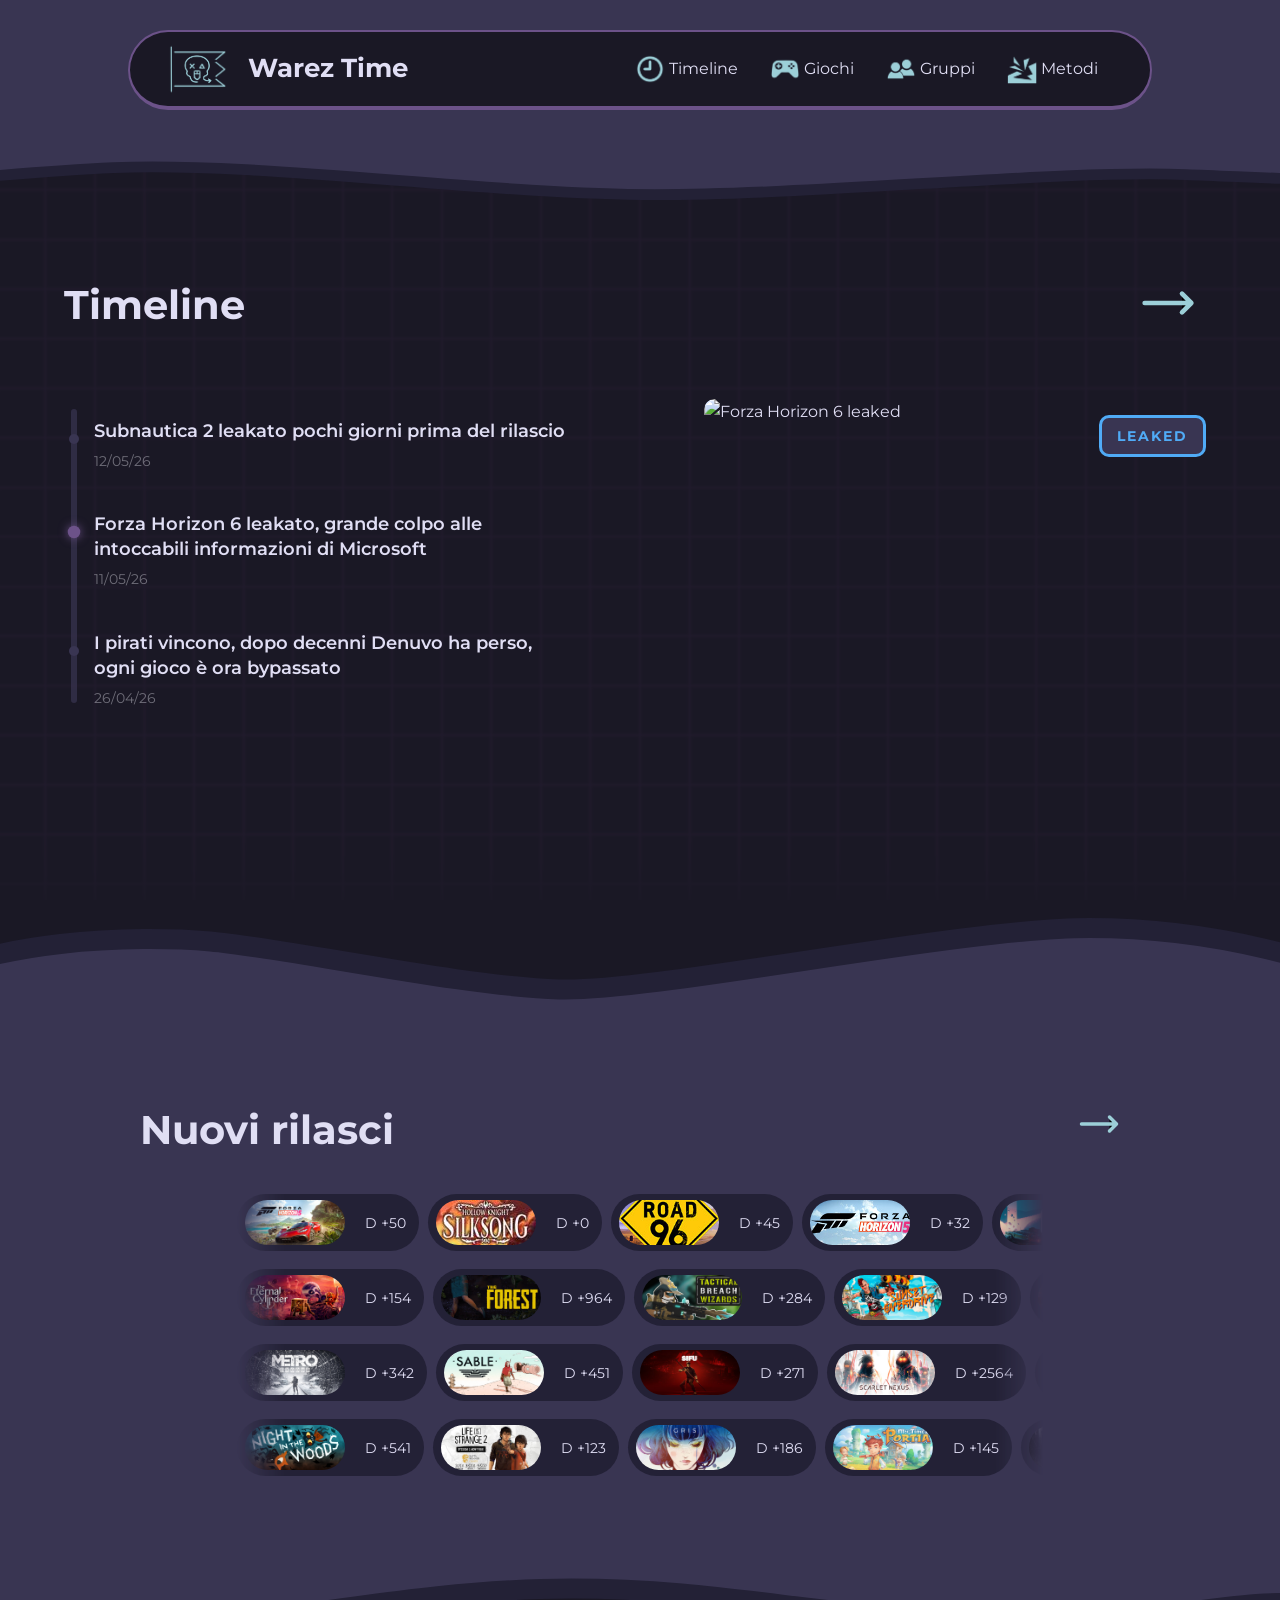
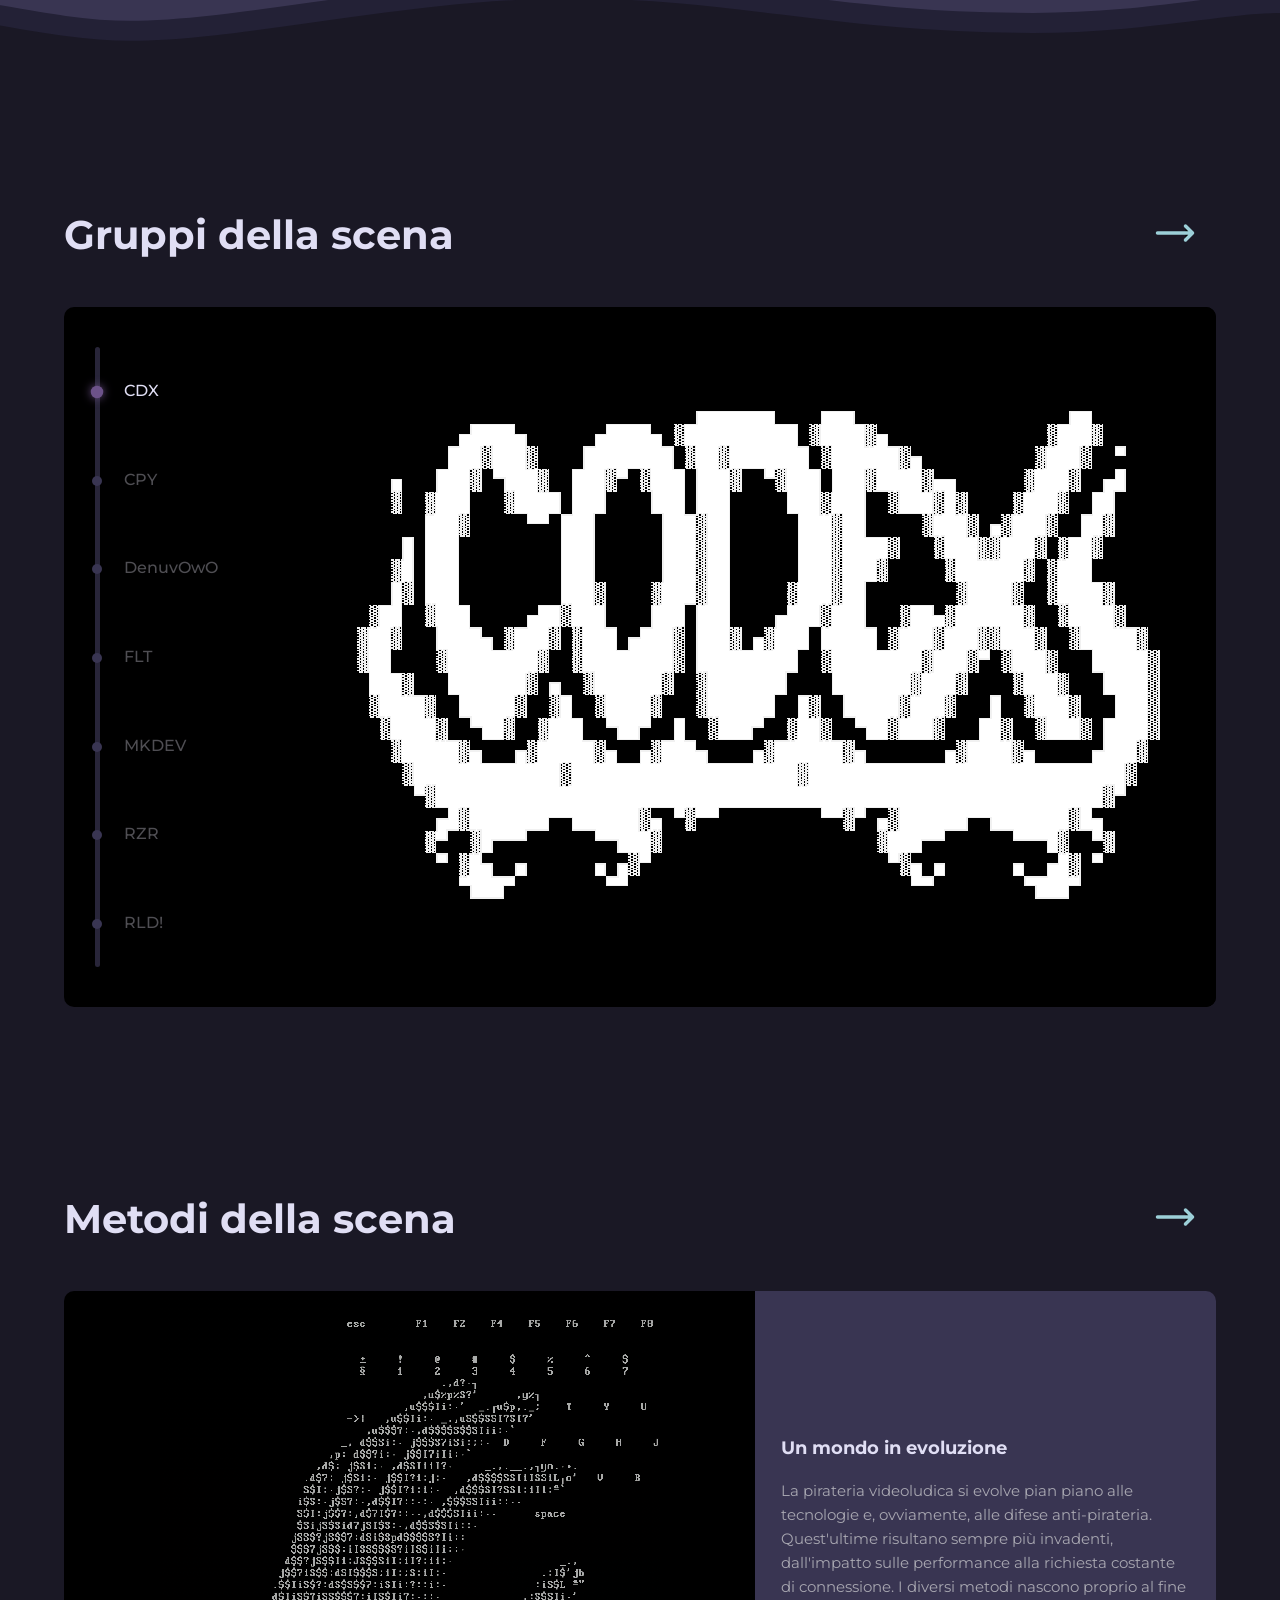
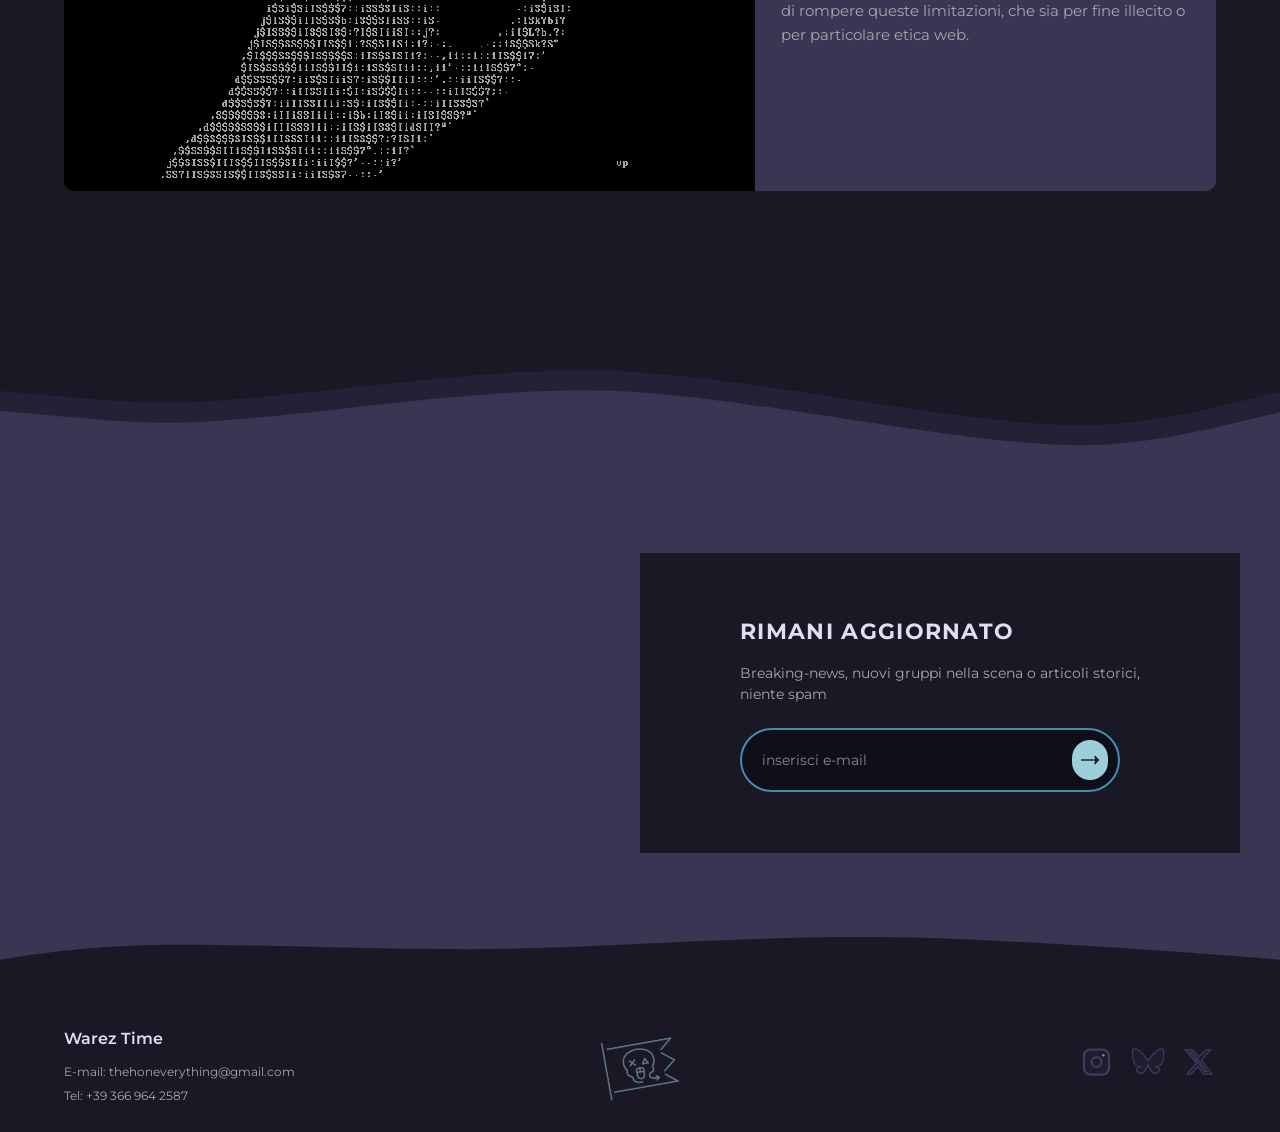
==== index.html @ e69017a7 "upload sito" ====
<!DOCTYPE html>
<html lang="it">
<head>
  <meta charset="UTF-8" />
  <meta name="viewport" content="width=device-width, initial-scale=1.0" />
  <title>Warez Time</title>
  <link rel="stylesheet" href="./css/style.css" />
  <link rel="icon" type="image/x-icon" href="./assets/icone/logoSkull.png">
</head>
<body data-page="home">

  <!-- BACKGROUND -->
  <div class="container-griglia">
    <img src="./assets/griglia.png" alt="" class="griglia"/>
  </div>

  <!-- NAVBAR -->
  <header class="navbar-container">
    <nav class="navbar">
      <a href="./index.html" class="nav-marchio">
        <img  class="nav-pittogramma" src="./assets/icone/logo.png"/>
        <span>Warez Time</span>
      </a>
      <ul class="nav-parte-link">
        <li><a href="./timeline.html" class="nav-link">
          <img class="nav-icona" src="./assets/icone/ico1.png"/>
          <span>Timeline</span>
        </a>
        </li>
        <li><a href="./giochi.html" class="nav-link">
          <img class="nav-icona" src="./assets/icone/ico2.png"/><span>Giochi</span></a>
        </li>
        <li><a href="./gruppi.html" class="nav-link">
          <img class="nav-icona" src="./assets/icone/ico3.png"/><span>Gruppi</span></a>
        </li>
        <li><a href="./metodi.html" class="nav-link">
          <img class="nav-icona" src="./assets/icone/ico4.png"/><span>Metodi</span></a>
        </li>
      </ul>
    </nav>
    <svg class="disegno-navbar" xmlns="http://www.w3.org/2000/svg" preserveAspectRatio="none" viewBox="0 0 1440 222" width="1440" height="222">
      <path d="M737 212C549.5 212 290 150.396 128 162C-34 173.604 -148.5 210.914 -217 188.534C-285.5 166.155 -244 -22 -244 -22L1633.5 -18.2701C1633.5 -18.2701 1810 179.831 1724.5 188.534C1639 197.237 1475.5 184.118 1334 175C1192.5 165.882 924.5 212 737 212Z" fill="#393552" stroke="#232136" stroke-width="20"/>
    </svg>
  </header>

  <!-- BOTTONE TORNA SU -->
  <button class="pulsante-torna-sopra" id="backToTop">↑</button>

  <!-- ═══════════════════════════════════ timeline ═══ -->
    <section class="sezione-scura">

      <div class="cont-tit-sezione-scura sezione-importante tit-timeline">
        <h2 class="titolo-sezione ">Timeline</h2>
        <a href="./timeline.html" class="freccia-sezione">
          <svg class="freccia-svg" viewBox="0 0 48 48" xmlns="http://www.w3.org/2000/svg">
            <path d="M36 32L44 24L36 16M44 24H4" stroke-width="4" stroke-linecap="round" stroke-linejoin="round"/>
          </svg>
        </a>
      </div>

      <div class="timeline-container">
        <div class="timeline-articoli-linea">
          <div class="timeline-linea"></div>
          <div class="timeline-articoli active" data-index="0">
            <div class="timeline-punto"></div>
            <div class="timeline-articolo">
              <a href="./articolo1.html" class="timeline-tit-articolo">Subnautica 2 leakato pochi giorni prima del rilascio</a>
              <a class="timeline-data">12/05/26</a>
            </div>
          </div>

          <div class="timeline-articoli" data-index="1">
            <div class="timeline-punto"></div>
            <div class="timeline-articolo">
              <a href="./articolo2.html" class="timeline-tit-articolo">Forza Horizon 6 leakato, grande colpo alle intoccabili informazioni di Microsoft</a>
              <span class="timeline-data">11/05/26</span>
            </div>
          </div>

          <div class="timeline-articoli" data-index="2">
            <div class="timeline-punto"></div>
            <div class="timeline-articolo">
              <a href="./articolo3.html" class="timeline-tit-articolo">I pirati vincono, dopo decenni Denuvo ha perso, ogni gioco è ora bypassato</a>
              <span class="timeline-data">26/04/26</span>
            </div>
          </div>
        </div>
        <div class="timeline-container-img">
          <a href="./articolo1.html">
            <div class="timeline-voce active" data-index="0">
              <img src="https://placehold.co/520x320/1e1830/9990bb?text=Subnautica+2" alt="Subnautica 2 leaked" />
              <div class="tmL-categoria cat-leak">LEAKED</div>
            </div>
          </a>
          <a href="./articolo2.html">
            <div class="timeline-voce" data-index="1">
              <img src="https://placehold.co/520x320/1e1830/9990bb?text=Forza+Horizon+6" alt="Forza Horizon 6 leaked" />
              <div class="tmL-categoria cat-leak">LEAKED</div>
            </div>
          </a>
          <a href="./articolo3.html">
            <div class="timeline-voce" data-index="2">
              <img src="https://placehold.co/520x320/1e1830/9990bb?text=Denuvo+defeated" alt="Denuvo bypassed" />
              <div class="tmL-categoria cat-speciali">SPECIAL</div>
            </div>
          </a>
        </div>
      </div>

    </section>

    <!-- ═══════════════════════════════════ NUOVI RILASCI ═══ -->
  <div class="sezione-con-svg">
    <svg class="disegno-rilasci-sopra" xmlns="http://www.w3.org/2000/svg" preserveAspectRatio="none" width="1440" height="100" viewBox="0 0 1440 100" fill="none">
      <path d="M236.798 23.5C153.298 17 -16.7016 20.5 -102.702 71.5C-188.702 122.5 -113.702 253.5 -113.702 253.5L1568.8 306C1568.8 306 1612.3 97.5 1555.3 71.5C1498.3 45.5 1372.3 10.0001 1225.3 10C1078.3 9.99988 736.299 74.5001 628.798 71.5C521.298 68.4999 320.298 30 236.798 23.5Z" fill="#393552" stroke="#232136" stroke-width="20"/>
    </svg>
      <section class="sezione-chiara " id="giochi">
        <div class="cont-tit-sezione-chiara">
          <h2 class="titolo-sezione">Nuovi rilasci</h2>
          <a href="./giochi.html" class="freccia-sezione">
            <svg class="freccia-svg" viewBox="0 0 48 48" xmlns="http://www.w3.org/2000/svg">
              <path d="M36 32L44 24L36 16M44 24H4" stroke="#9CCFD8" stroke-width="4" stroke-linecap="round" stroke-linejoin="round"/>
            </svg>
          </a>
        </div>
        <div class="rilasci-container" id="contenitore-rilasci">
          <!-- Generato da script.js -->
        </div>
      </section>
      <svg class="disegno-rilasci-sotto" xmlns="http://www.w3.org/2000/svg" preserveAspectRatio="none" width="1440" height="300" viewBox="0 0 1440 300" fill="none">
        <path d="M643 247.519C455.5 247.519 276 289.764 145.5 289.764C15.0001 289.764 -139 229.519 -209 281.89C-279 334.26 -259.5 10.0187 -259.5 10.0187L1618 13.7486C1618 13.7486 1612.5 395.966 1545 309.242C1477.5 222.519 1383.5 281.89 1162 281.89C940.5 281.89 830.5 247.519 643 247.519Z" fill="#393552" stroke="#232136" stroke-width="20"/>
      </svg>
  </div>

    <!-- ═══════════════════════════════════ GRUPPI ═══ -->
    <section class="sezione-scura" id="gruppi">
      <div class="cont-tit-sezione-scura">
        <h2 class="titolo-sezione">Gruppi della scena</h2>
        <a href="./gruppi.html" class="freccia-sezione">
          <svg class="freccia-svg" viewBox="0 0 48 48" xmlns="http://www.w3.org/2000/svg">
            <path d="M36 32L44 24L36 16M44 24H4" stroke="#9CCFD8" stroke-width="4" stroke-linecap="round" stroke-linejoin="round"/>
          </svg>
        </a>
      </div>
      <div class="gruppi-container">
        <div class="gruppi-container-lista">
          <div class="gruppi-linea"></div>
          <ul class="gruppi-lista">
            <li class="gruppo-voce attivo" data-gruppo="CDX"><span class="gruppo-punto"></span>CDX</li>
            <li class="gruppo-voce" data-gruppo="CPY"><span class="gruppo-punto"></span>CPY</li>
            <li class="gruppo-voce" data-gruppo="DenuvOwO"><span class="gruppo-punto"></span>DenuvOwO</li>
            <li class="gruppo-voce" data-gruppo="FLT"><span class="gruppo-punto"></span>FLT</li>
            <li class="gruppo-voce" data-gruppo="MKDEV"><span class="gruppo-punto"></span>MKDEV</li>
            <li class="gruppo-voce" data-gruppo="RZR"><span class="gruppo-punto"></span>RZR</li>
            <li class="gruppo-voce" data-gruppo="RLD"><span class="gruppo-punto"></span>RLD!</li>
          </ul>
        </div>
        <div class="gruppi-container-logo">
          <div class="gruppi-logo">
            <img src="https://placehold.co/460x280/0e0c1a/f2f0ff?text=CDX" alt="Logo gruppo" id="gruppo-logo" />
          </div>
        </div>
      </div>
    </section>

    <!-- ═══════════════════════════════════ METODI ═══ -->
    <section class="sezione-scura" id="metodi">
      <div class="cont-tit-sezione-scura">
        <h2 class="titolo-sezione">Metodi della scena</h2>
        <a href="./metodi.html" class="freccia-sezione">
          <svg class="freccia-svg" viewBox="0 0 48 48" xmlns="http://www.w3.org/2000/svg">
            <path d="M36 32L44 24L36 16M44 24H4" stroke="#9CCFD8" stroke-width="4" stroke-linecap="round" stroke-linejoin="round"/>
          </svg>
        </a>
      </div>
      <div class="metodi-container">
        <div class="metodo-card">
          <img src="./assets/Home/Metodi2.png" alt="Metodi visualizzazione" />
        </div>
        <div class="metodo-card metodo-card-txt">
          <h3 class="metodo-tit">Un mondo in evoluzione</h3>
          <p class="metodo-testo">
            La pirateria videoludica si evolve pian piano alle tecnologie e, ovviamente, alle difese anti-pirateria.
            Quest'ultime risultano sempre più invadenti, dall'impatto sulle performance alla richiesta costante di connessione.
            I diversi metodi nascono proprio al fine di rompere queste limitazioni, che sia per fine illecito o per particolare etica web.
          </p>
        </div>
      </div>
    </section>

    <!-- ═══════════════════════════════════ NEWSLETTER ═══ -->
  <section class="sezione-con-svg">
    <svg class="disegno-newsletter" xmlns="http://www.w3.org/2000/svg" preserveAspectRatio="none" width="1440" height="288" viewBox="0 0 1440 288" fill="none">
      <path d="M182 42.4999C54 42.4999 -99.5 4.49992 -185.5 55.4999C-271.5 106.5 -113 224.5 -113 224.5L1569.5 277C1569.5 277 1612 52.9999 1555 26.9999C1498 0.999926 1363 65 1216 64.9999C1069 64.9998 822.5 9.99995 658.5 10C494.5 10.0001 310 42.4999 182 42.4999Z" fill="#393552" stroke="#232136" stroke-width="20"/>
    </svg>
    <section class="sezione-chiara sezione-news">
      <section class="news-container">
        <div class="pnl-img">
          <img src="./assets/Home/newsLunga.png">
        </div>
        <div class="news-contenuto">
          <h2 class="newsletter-tit">RIMANI AGGIORNATO</h2>
          <p class="newsletter-testo">Breaking-news, nuovi gruppi nella scena o articoli storici, niente spam</p>
          <div class="newsletter-form">
            <input type="email" placeholder="inserisci e-mail" class="newsletter-input" aria-label="Inserisci la tua email" />
            <button class="newsletter-btn">
              <svg class="freccia-svg-form" viewBox="0 0 48 48" xmlns="http://www.w3.org/2000/svg">
                <path d="M36 32L44 24L36 16M44 24H4" stroke="#393552" stroke-width="4" stroke-linecap="round" stroke-linejoin="round"/>
              </svg>
            </button>
          </div>
        </div>
      </section>
    </section>
  </section>

    <!-- ═══════════════════════════════════ FOOTER ═══ -->
  <section class="sezione-con-svg">
    <svg class="disegno-footbar" xmlns="http://www.w3.org/2000/svg" preserveAspectRatio="none" width="1439" height="269" viewBox="0 0 1439 269" fill="none">
      <path d="M194.5 20.7366C89 20.7366 0 61.2366 0 61.2366V268.737H1439V61.2366C1439 61.2366 1153 3.73658 988.5 0.236581C824 -3.26342 657 33.2366 525 32.7366C393 32.2366 300 20.7366 194.5 20.7366Z" fill="#1A1825"/>
    </svg>
    <footer class="footer">
      <div class="footer-sx">
        <div class="footer-logo">
          <span>Warez Time</span>
        </div>
        <p class="footer-contatti">E-mail: thehoneverything@gmail.com</p>
        <p class="footer-contatti">Tel: +39 366 964 2587</p>
      </div>
        <img  class="footer-pittogramma" src="./assets/icone/logo.png"/>
      <div class="footer-dx">
        <a href="https://www.instagram.com/" class="footer-social">
          <svg width="44" height="44" viewBox="0 0 24 24" fill="none" stroke="currentColor" stroke-width="1.8"><rect x="2" y="2" width="20" height="20" rx="5" ry="5"/><circle cx="12" cy="12" r="4"/><circle cx="17.5" cy="6.5" r="1" fill="currentColor" stroke="none"/></svg>
        </a>
        <a href="https://bsky.app/" class="footer-social">
          <svg width="44" height="44" viewBox="0 0 24 24" fill="currentColor"><path d="M12 10.8c-1.087-2.114-4.046-6.053-6.798-7.995C2.566.944 1.561 1.266.902 1.565.139 1.908 0 3.08 0 3.768c0 .69.378 5.65.504 6.479.658 4.215 3.925 5.502 6.747 5.183-.041.01-.083.018-.124.025C4.102 15.887 1.271 18.415 4.9 20.519c3.421 1.972 5.289-1.437 6.577-3.923.539-1.03.867-1.829 1.02-2.227.152.398.48 1.198 1.02 2.227 1.288 2.486 3.156 5.895 6.577 3.923 3.629-2.104.798-4.632-2.124-5.064a5.716 5.716 0 0 1-.124-.025c2.822.319 6.09-.968 6.747-5.183C24.628 9.418 25 4.458 25 3.768c0-.688-.139-1.86-.902-2.203-.659-.299-1.664-.621-4.3 1.24C17.046 4.747 14.087 8.686 12 10.8z"/></svg>
        </a>
        <a href="https://x.com" class="footer-social">
          <svg width="44" height="44" viewBox="0 0 24 24" fill="currentColor"><path d="M18.244 2.25h3.308l-7.227 8.26 8.502 11.24H16.17l-4.714-6.231-5.401 6.231H2.746l7.73-8.835L1.254 2.25H8.08l4.259 5.631 5.905-5.631Zm-1.161 17.52h1.833L7.084 4.126H5.117Z"/></svg>
        </a>
      </div>
    </footer>
  </section>
  <script src="./js/script.js"></script>
</body>
</html>
---- css/style.css ----
@font-face {
  font-family: fontBase;
  src: url(../font/Montserrat-VariableFont_wght.ttf);
}

@font-face {
  font-family: fontItalic;
  src: url(../font/Montserrat-Italic-VariableFont_wght.ttf);
}

:root {
  --viol1: #1a1825;
  --viol2: #232136;
  --viol3: #393552;
  --rosa: #6c5289;

  --cel1: #9ccfd8;
  --cel2: #3e8fb0;
  --cel3: #0c1922;

  --txt1: #e0def4;
  --txt2: #a7a6b0;
  --txt3: #4f4e53;

  --nero: #000000;
  --grigio: #100f19;

  --raggio-pill: 999px;
  --raggio-card: 10px;
  --raggio-foto-articolo: 40px;

  --sez-pad-x: 5vw;
  --sez-pad-y: 10vh;
  --sez-pad-y-responsive: 5vh;

  --speed: 100s;
}

* {
  box-sizing: border-box;
  margin: 0;
  padding: 0;
  text-decoration: none;
  text-wrap: avoid-orphans;
  word-wrap: break-word;
  font-family: fontBase, sans-serif ;
  color: var(--txt1);
  font-size: 16px;
  line-height: 1.6;
}

html {
  scroll-behavior: smooth;
}

body {
  background: var(--viol1);
  overflow-x: hidden;
}

/* --- Gestione Sezioni --- */

.sezione-con-svg {
  display: flex;
  flex-direction: column;
}

.sezione-scura {
  padding: var(--sez-pad-y) var(--sez-pad-x);
  max-width: 1400px;
  margin: 0 auto;
}

.cont-tit-sezione-scura {
  display: flex;
  align-items: center;
  justify-content: space-between;
  margin-bottom: 2.5rem;
}

.sezione-importante {
  margin: 60px 0 60px 0;
  max-width: 2000px;
}

.centra-titolo {
  justify-content: center;
}

.sezione-chiara{
  background: var(--viol3);
  max-width: 100%;
  padding: var(--sez-pad-y) var(--sez-pad-x);
}

.sezione-news {
  padding: 10px 0 10% 0;
}

.cont-tit-sezione-chiara {
  display: flex;
  justify-content: space-between;
  max-width: 1000px;
  margin-left: auto;
  margin-right: auto;
  margin-bottom: 2.0rem;
}

.titolo-sezione {
  font-size: 40px;
  font-weight: bold;
  color: var(--txt1);
  align-content: center;
}

.tit-pagina-timeline {
  font-size: 60px;
}

.tit-pagina-articolo{
  font-weight: normal;
}

/* frecce */
.freccia-sezione {
  transition: transform 0.2s;
  line-height: 1;
  padding: 5px 20px 5px 50px;
}

.freccia-sezione:hover{
  transform: translateX(4px);
}

.freccia-svg{
  width: 42px;
  height: 42px;
}

.sezione-importante .freccia-svg{
  width: 56px;
  height: 56px;
}

.freccia-svg path{
  stroke: var(--cel1);
  transition: stroke 0.2s;
}

.freccia-sezione:hover .freccia-svg path{
  stroke: var(--cel2);
}

.freccia-svg-form {
  width: 20px;
  height: 20px;
}

.freccia-svg-form path{
  stroke: var(--viol2);
}


/* --- pulsante torna su --- */
.pulsante-torna-sopra {
  position: fixed;
  bottom: 10vw;
  right: 5vw;
  z-index: 200;
  width: 42px;
  height: 42px;
  border-radius: var(--raggio-pill);
  background: var(--cel2);
  color: var(--viol1);
  border: none;
  cursor: pointer;
  display: flex;
  align-items: center;
  justify-content: center;
  font-size: 30px;
  font-weight: 600;
  opacity: 0;
  transform: translateY(12px);
  transition: opacity 0.25s, transform 0.25s, background 0.2s;
  pointer-events: none;
  box-shadow: 0 0 8px var(--cel2);
}

.pulsante-torna-sopra.visibile {
  opacity: 1;
  transform: translateY(0);
  pointer-events: auto;
}

.pulsante-torna-sopra:hover {
  background: var(--cel1);
  transform: translateY(-2px);
}

/* --- griglia --- */

.container-griglia {
  inset: 0;
  z-index: -10;
  pointer-events: none;
  overflow: hidden;
  position: fixed;
  width: 100%;
  margin: auto;
  mix-blend-mode: screen;
  opacity: 0.2;
}

.griglia {
  position: absolute;
  width: 1600px;
  top: 50%;
  left: 50%;
  transform: translate(-50%, -50%);
  object-fit: cover;
  border-radius: var(--raggio-foto-articolo);
}


/* --- disegni vettoriali --- */
.disegno-navbar {
  display: block;
  width: 100%;
  min-height: 100px;
  height: 100%;
  flex-shrink: 0;
}

.disegno-rilasci-sopra{
  display: block;
  width: 100%;
  min-height: 100px;
  max-height: 200px;
  flex-shrink: 0;
  z-index: -1;
  margin-top: -2%;
  transform: translateY(10%);
}

.disegno-rilasci-sotto {
  display: block;
  width: 100%;
  flex-shrink: 0;
  transform: translateY(-75%);
  z-index: -1;
  margin-bottom: -12%;
}

.disegno-newsletter {
  display: block;
  width: 100%;
  min-height: 150px;
  max-height: 300px;
  flex-shrink: 0;
  z-index: -1;
  margin-top: -2%;
  transform: translateY(40%);
}

.disegno-footbar {
  display: block;
  width: 100%;
  min-height: 100px;
  max-height: 50px;
  flex-shrink: 0;
  z-index: 1;
  margin-top: -5%;
  transform: translateY(20%);
}


/* --- navbar --- */
.navbar-container {
  height: 120px;
  z-index: 100;
  width: 100%;
  background-color: var(--viol3);
  display: flex;
  flex-direction: column;
}

.navbar {
  display: flex;
  align-items: center;
  justify-content: space-between;
  margin: 0 auto 0 auto;
  background: var(--viol1);
  border: 2px solid var(--rosa);
  border-bottom-width: 4px;
  border-radius: var(--raggio-pill);
  padding: 0.75vh 3vw 0.75vh 3vw;
  transform: translateY(30px);
  width: 80%;
  max-width: 1400px;
}

.nav-marchio {
  display: flex;
  align-items: center;
  gap: 20px;
}

.nav-marchio span {
  font-size: 26px;
  font-weight: bold;
  white-space: nowrap;
  color: var(--txt1);
}

.nav-pittogramma {
  min-height: 60px;
  min-width: 60px;
  width: 4.5vw;
  height: 4.5vw;
  max-width: 80px;
  max-height: 80px;
}

.nav-parte-link {
  display: flex;
  align-items: center;
  gap: 0.4vw;
  list-style-type: none;
}

.nav-link {
  display: flex;
  align-items: center;
  gap: 0.3vw;
  font-size: 14px;
  color: var(--txt1);
  padding: 0.38rem 0.85rem;
  border-radius: var(--raggio-pill);
  transition: background 0.2s, color 0.2s;
  white-space: nowrap;
  font-weight: 400;
}

.nav-link:hover {
  background: var(--viol3);
  color: var(--txt1);
}

.nav-link.attivo {
  background: var(--viol2);
  color: var(--txt2);
  opacity: 0.5;
  cursor: not-allowed;
}

.nav-icona {
  width: 30px;
  height: 30px;
}

/*Sezione Timeline*/

.timeline-container {
  display: grid;
  grid-template-columns: 1fr 1fr;
  gap: 10vw;
  align-items: start;
  margin-bottom: 10%;
}

.timeline-articoli-linea {
  position: relative;
  padding-left: 30px;
  display: flex;
  flex-direction: column;
}

.timeline-linea {
  position: absolute;
  left: 7px;
  top: 10px;
  bottom: 1.6rem;
  width: 6px;
  background: var(--viol3);
  opacity: 0.70;
  border-radius: 999px;

}

.timeline-articoli {
  position: relative;
  padding: 1.25rem 0;
  cursor: pointer;
  transition: opacity 0.25s;
  opacity: 1;
}

.timeline-punto {
  position: absolute;
  left: -25px;
  top: 35px;
  width: 10px;
  height: 10px;
  border-radius: 50%;
  background: var(--viol3);
  transition: background 0.2s, transform 0.2s, box-shadow 0.2s;
}

.timeline-articoli.active .timeline-punto{
  background: var(--rosa);
  transform: scale(1.25);
  box-shadow: 0 0 8px var(--rosa);
}

.timeline-articolo {
  display: flex;
  flex-direction: column;
  gap: 0.35rem;
}

.timeline-tit-articolo{
  font-size: 18px;
  font-weight: 600;
  line-height: 1.4;
  color: var(--txt1);
  transition: color 0.2s;
}

.timeline-data {
  font-size: 14px;
  color: var(--txt2);
  opacity: 0.6;
}

.timeline-tit-articolo:hover {
    color: var(--rosa);
  }


/*immagini timeline*/
.timeline-container-img {
  display: block;
  border-radius: var(--raggio-card);
  overflow: hidden;
  position: relative;
  height: 320px;
}

.timeline-voce{
  position: absolute;
  inset: 0;
  opacity: 0;
  transition: opacity 0.4s ease;
  pointer-events: none;
}

.timeline-voce.active {
  opacity: 1;
  pointer-events: auto;
}

.timeline-voce img {
  width: 100%;
  height: 100%;
  object-fit: cover;
  border-radius: var(--raggio-card);
}

/* nuovi rilasci */
.rilasci-container {
  display: flex;
  flex-direction: column;
  gap: 2vh;
  overflow: hidden;
  mask-image: linear-gradient(to right, transparent 0%, black 6%, black 94%, transparent 100%);
  max-width: 70%;
  margin: auto;
}

.rilasci-binario {
  display: flex;
  gap: 0.7vw;
  width: max-content;
  animation: scroll-left var(--speed, 38s) linear infinite;
}

@keyframes scroll-left {
  0% {
    transform: translateX(0);
  }
  100% {
    transform: translateX(-50%);
  }
}

.rilasci-pill {
  display: flex;
  align-items: center;
  gap: 20px;
  background: var(--viol2);
  border-radius: var(--raggio-pill);
  padding: 6px 8px;
  cursor: pointer;
  transition: border-color 0.2s, background 0.2s;
}

.rilasci-pill:hover {
  border-color: var(--rosa);
  background: var(--rosa);
}

.rilasci-pill img {
  width: 100px;
  height: 45px;
  border-radius: var(--raggio-pill);
  object-fit: cover;
}

.rilasci-pill span {
  font-size: 14px;
  font-weight: 400;
  color: var(--txt1);
  margin-right: 5px;
}

/* --- Gruppi --- */
.gruppi-container {
  display: grid;
  grid-template-columns: 220px 1fr;
  background: var(--nero);
  border-radius: var(--raggio-card);
  overflow: hidden;
  max-width: 1200px;
  margin: 0 auto;
}

.gruppi-container-lista {
  position: relative;
  padding: 60px 0 60px 60px;
}

.gruppi-linea {
  left: 31px;
  top: 2.5rem;
  bottom: 2.5rem;
  right: 2.5rem;
  position: absolute;
  background: var(--viol3);
  opacity: 0.70;
  border-radius: 999px;
  height: auto;
  width: 5px;
}

.gruppi-lista {
  position: relative;
  display: flex;
  flex-direction: column;
  height: 100%;
  justify-content: space-between;
}

.gruppo-voce {
  position: relative;
  display: flex;
  align-items: center;
  padding: 0.7rem 0;
  font-size: 16px;
  font-weight: 500;
  color: var(--txt3);
  cursor: pointer;
  transition: color 0.2s, opacity 0.2s;
  justify-content: space-between;
}

.gruppo-voce:hover {
  color: var(--txt2);
}

.gruppo-voce.attivo {
  color: var(--txt1);
}

.gruppo-punto {
  position: absolute;
  left: -32px;
  top: 20px;
  width: 10px;
  height: 10px;
  border-radius: 50%;
  background: var(--viol3);
  transition: background 0.2s, transform 0.2s, box-shadow 0.2s;
}

.gruppo-voce.attivo .gruppo-punto {
  background: var(--rosa);
  transform: scale(1.25);
  box-shadow: 0 0 8px var(--rosa);
}

.gruppi-container-logo {
  display: flex;
  align-items: center;
  justify-content: center;
  padding: 2% 3%;
  background: var(--nero);
  height: 700px;
}

.gruppi-logo {
  border-radius: 6px;
  overflow: hidden;
  width: 100%;
  background: #000;
}

.gruppi-logo img {
  width: 100%;
  height: auto;
  display: block;
  transition: opacity 0.22s ease;
  image-rendering: pixelated;
}

/* --- Metodi della scena --- */
.metodi-container {
  display: grid;
  grid-template-columns: 1.5fr 1fr;
  border-radius: var(--raggio-card);
  overflow: hidden;
  max-width: 1200px;
  margin: 0 auto;
}

.metodo-card {
  height: 500px;
  position: relative;
  overflow: hidden;
  background-color: var(--nero);
}

.metodo-card img {
  position: absolute;
  width: 500px;
  top: 50%;
  left: 50%;
  transform: translate(-50%, -55%); /* centra l'immagine nel container */
  object-fit: cover;
  image-rendering: pixelated;
  background-color: var(--nero);
}

.metodo-card-txt {
  background: var(--viol3);
  padding:2vw;
  display: flex;
  flex-direction: column;
  justify-content: center;
  gap: 1rem;
}

.metodo-tit {
  font-size: 18px;
  font-weight: 700;
  color: var(--txt1);
}

.metodo-testo {
  font-size: 15px;
  color: var(--txt2);
  text-wrap: avoid-orphans;
  word-wrap: break-word;
}

/* newsletter*/
.news-container {
  position: relative;
  width: 100%;
  overflow: hidden;
  height: 300px;
  display: flex;
}

.pnl-img {
  position: absolute;
  top: 0;
  left: 50%;
  transform: translateX(-34%);
  height: 100px;
  width: 5000px;
  z-index: 0;
  mix-blend-mode: overlay;
}

.pnl-img img{
  width: 80%;
  image-rendering: pixelated;
}

.news-contenuto {
  width: 600px;
  height: 100%;
  margin: 0 50%;
  padding: 0 100px;
  position: absolute;
  z-index: 1;
  align-content: space-around;
  background-color: var(--viol1);
}

.newsletter-tit {
  font-size: 22px;
  font-weight: 700;
  letter-spacing: 0.06em;
  color: var(--txt1);
  padding-bottom: 14px;
}

.newsletter-testo {
  font-size: 14px;
  color: var(--txt2);
  line-height: 1.5;
  padding-bottom: 15px;
}

.newsletter-form {
  display: flex;
  align-items: center;
  background: var(--grigio);
  border: 2px solid var(--cel2);
  border-radius: var(--raggio-pill);
  padding: 10px 5px 10px 20px;
  gap: 0.5rem;
  width: 100%;
  max-width: 380px;
  margin-top: 0.5rem;
}

.newsletter-input {
  flex: 1;
  background: transparent;
  border: none;
  outline: none;
  color: var(--cel1);
  font-size: 14px;
}

.newsletter-input::placeholder {
  color: var(--txt2);
  opacity: 0.8;
  font-size: 14px;
}

.newsletter-btn {
  background: var(--cel1);
  color: var(--viol1);
  border: none;
  border-radius: var(--raggio-pill);
  width: 36px;
  height: 40px;
  display: flex;
  align-items: center;
  justify-content: center;
  margin-right: 5px;
  font-size: 20px;
  font-weight: 700;
  cursor: pointer;
  transition: background 0.2s, transform 0.15s;
  flex-shrink: 0;
}

.newsletter-btn:hover {
  background: var(--cel2);
  transform: translateX(4px);
}

/* --- footbar --- */
.footer {
  display: grid;
  grid-template-columns: 1fr auto 1fr;
  align-items: center;
  padding: 1vh var(--sez-pad-x) 3vh var(--sez-pad-x);
  background: var(--viol1);
  z-index: 5;
}

.footer-sx {
  display: flex;
  flex-direction: column;
  gap: 0.3rem;
}

.footer-logo {
  display: flex;
  align-items: center;
  font-weight: 600;
  color: var(--txt2);
  margin-bottom: 0.35rem;
}

.footer-contatti {
  font-size: 12px;
  color: var(--txt2);
}

.footer-dx {
  display: flex;
  align-items: center;
  justify-content: right;
  gap: 3%;
}

.footer-pittogramma {
  min-height: 70px;
  min-width: 70px;
  width: 6vw;
  height: 6vw;
  max-width: 100px;
  max-height: 100px;
  rotate: -10deg;
  opacity: 0.5;
}

.footer-social {
  opacity: 0.55;
  transition: opacity 0.2s, transform 0.15s;
}

.footer-social svg {
  stroke: var(--rosa);
  fill: var(--viol2);
  width: 35px;
  height: 30px;
}

.footer-social:hover {
  opacity: 1;
  transform: translateY(-2px);
}


/* pannello gioco lista giochi */

#giochi-container {
  max-width: 1100px;
  width: 90%;
  margin: 0 auto;
  display: flex;
  flex-direction: column;
  gap: 30px;
}

.pnlGioco {
  display: flex;
  align-items: stretch;
  background: var(--viol2);
  border-radius: var(--raggio-card);
  overflow: hidden;
  transform: translateY(60px);
  transition: opacity 0.55s ease, transform 0.55s ease;
  opacity: 0;
}

.pnlGioco.visibile {
  opacity: 1;
  transform: translateY(0);
}

.pnlGioco-header-cont {
  position: relative;
  overflow: hidden;
  border-right: 6px solid var(--viol3);
  width: 32vw;
  max-width: 400px;
  height: 150px;
}

.pnlGioco-header-sfondo {
  position: absolute;
  inset: 0;
  width: 100%;
  height: 100%;
  object-fit: cover;
  filter: blur(40px);
  transform: scale(1.1);
  display: none;
  z-index: 1;
  opacity: 0.7;
}

.pnlGioco-header {
  display: block;
  z-index: 2;
  position: absolute;
  width: 400px;
  top: 50%;
  left: 50%;
  transform: translate(-50%, -50%);
  object-fit: cover;
}

.pnlGioco-header-placeholder {
  width: 20vw;
  max-width: 300px;
  height: 150px;
  background: var(--viol2);
  display: flex;
  align-items: center;
  justify-content: center;
  flex-shrink: 0;
  font-size: 0.7rem;
  color: var(--txt1);
  text-align: center;
  padding: 0.5rem;
  border-right: 6px solid var(--viol3);
}

.pnlGioco-body {
  padding: 0 0 0 3%;
  display: flex;
  flex-direction: column;
  justify-content: center;
  gap: 30%;
  width: 100%;
}

.pnlGioco-titolo {
  font-size: 22px;
  font-weight: bold;
  color: var(--txt1);
  border-bottom: 4px solid var(--viol1);
  margin-right: 30%;
  text-overflow: ellipsis;
  overflow: hidden;
  white-space: nowrap;
}

.pnlGioco-meta {
  display: grid;
  grid-template-columns: 0.6fr 0.6fr 1fr 1fr;
  flex-wrap: wrap;
  gap: 15px;
  align-items: center;
}

.pnlGioco-info {
  display: flex;
  align-items: center;
  gap: 5px;
  font-size: 15px;
  color: var(--txt2);
  text-overflow: ellipsis;
  overflow: hidden;
  white-space: nowrap;
}

.pnlGioco-info svg {
  height: 26px;
  width: 26px;
  min-height: 26px;
  min-width: 26px;
}

.pnlGioco-pnl-D {
  position: absolute;
  top: 0;
  right: 0;
  background: var(--viol1);
  border-radius: var(--raggio-card);
  border: 5px solid var(--viol2);
  padding: 1% 2%;
  font-size: 16px;
  font-weight: 400;
  color: var(--txt1);
  display: flex;
  align-items: center;
  gap: 10%;
  letter-spacing: 0.02em;
  width: 150px;
  justify-content: center;
}

.D-singola {
  color: var(--cel1);
  font-size: 20px;
  font-weight: 700;
}

/* pannello gruppo lista gruppi */

#gruppi-grande-container {
  width: 90%;
  margin: 0 auto;
  display: flex;
  flex-direction: column;
  gap: 70px;
}

.pnlGruppo {
  display: flex;
  background: var(--viol2);
  border-radius: var(--raggio-card);
  overflow: hidden;
  position: relative;
  transform: translateY(60px);
  transition: opacity 0.55s ease, transform 0.55s ease;
  opacity: 0;
  max-height: 500px;
}

.pnlGruppo.visibile {
  opacity: 1;
  transform: translateY(0);
}

.pnlGruppo-cover {
  width: 60%;
  object-fit: contain;
  flex-shrink: 0;
  background-color: var(--nero);
  padding: 5%;
}

.pnlGruppo-cover img {
  width: 100%;
  height: 100%;
}

.pnlGruppo-cover--placeholder {
  width: 50%;
  height: 300px;
  object-fit: contain;
  flex-shrink: 0;
  background-color: var(--nero);
  padding: 5%;
  background: var(--viol2);
  display: flex;
  align-items: center;
  justify-content: center;
  font-size: 0.7rem;
  color: var(--viol1);
  text-align: center;
  border-right: 6px solid var(--viol3);
}

.pnlGruppo-body {
  display: grid;
  grid-template-rows: 1fr 5fr 1fr;
  height: auto;
}

.pnlGruppo-titolo {
  margin: 2vw 0 2% 30px;
  font-size: 30px;
  font-weight: bold;
}

.pnlGruppo-testo {
  margin: 0 30px;
  font-size: 14px;
}

.pnlGruppo-status {
  display: flex;
  color: var(--txt2);
  justify-content: right;
  align-content: center;
  gap: 2%;
  margin: auto 20px auto 0;
  font-size: 14px;
}

.pnlGruppo-status svg{
  margin: 1% 0 0 0;
}

/* stato di errore/caricamento */
#status {
  text-align: center;
  color: #6a63a8;
  font-size: 0.9rem;
  margin-top: 2rem;
}

/* pannello metodi lista metodi */

#metodi-grande-container {
  max-width: 1300px;
  width: 90%;
  margin: 0 auto;
  display: grid;
  grid-template-columns: 1fr 1fr;
  gap: 70px;
}

.pnl-introduzione-metodi {
  display: flex;
  width: 100%;
  background-color: var(--viol2);
  border-radius: var(--raggio-card);
  justify-content: space-between;
  grid-column: 1 / span 2 ;
  border-color: var(--viol3);
  border-style: solid;
  border-width: 0;
  transition: border 0.2s ease, box-shadow 0.2s ease;
  box-shadow: 0 0 20px var(--viol2);
  height: 300px;
}

.pnl-introduzione-metodi:hover {
  border-width: 10px;
  box-shadow: 0 0 0 var(--viol2);
  transition: box-shadow 0.4s ease, border 0.2s ease ;
}

.introduzione-testo {
  font-size: 16px;
  max-width: 600px;
  width: 50%;
  padding: 24px;
}

.pnl-introduzione-metodi svg {
  width: auto;
  height: auto;
}

.pnl-metodo {
  display: flex;
  flex-direction: column;
  width: 100%;
  background-color: var(--viol2);
  border-radius: var(--raggio-card);
  border-color: var(--viol3);
  border-style: solid;
  border-width: 0;
  border-top: none;
  border-right: none;
  justify-content: space-between;
  transition: border 0.2s ease;
}

.pnl-metodo:hover {
  border-width: 10px;
  border-top: none;
  border-right: none;
  transition: border 0.2s ease;
}

.metodo-parte-sopra {
  display: flex;
  justify-content: space-between;
}

.metodo-titolo {
  align-content: center;
  width: 70%;
  font-size: 22px;
  font-weight: bold;
  padding: 24px;
}

.metodo-parte-sopra svg {
  width: auto;
  height: auto;
}

.metodo-singolo-testo {
  padding: 24px;
}

/* timeline pagina dedicata */

.tmL-container {
  position: relative;
  max-width: 1400px;
  padding: 0 20px 120px;
  margin: 15% auto 0 auto;
}

.tmL-linea {
  position: absolute;
  left: 50%;
  top: 0;
  transform: translateX(-50%);
  width: 10px;
  height: 100%;
  background: var(--viol3);
  border-radius: var(--raggio-card);
}

.tmL-riga {
  position: relative;
  display: grid;
  grid-template-columns: 1fr 120px 1fr;
  align-items: center;
  margin-bottom: 50px;
  min-height: 200px;
}

.tmL-nodo {
  display: flex;
  align-items: center;
  justify-content: center;
  z-index: 2;
  background-color: var(--viol1);
  border: 5px solid var(--viol3);
  border-right: none;
  border-left: none;
  width: auto;
  height: 50px;
  transition: box-shadow 0.4s;
}

.tmL-riga:hover .tmL-nodo {
  box-shadow: 0 0 20px 0 var(--viol2);
}

.tml-data {
  font-size: 14px;
  letter-spacing: 2px;
  color: var(--txt2);
}

.tmL-container-articolo {
  width: 100%;
  max-width: 1200px;
  opacity: 0;
  transform: translateX(var(--slide-x));
  transition: opacity 0.55s ease, transform 0.55s ease;
  display: flex;
}

.tmL-linea-orizzontale {
  height: 6px;
  background: var(--viol3);
  align-self: center;
  position: relative;
  border-radius: var(--raggio-pill);
  margin: 0 7% 0 4%;
  width: 10vw;
}

.tmL-riga.sx .tmL-container-articolo { --slide-x: -40px; }
.tmL-riga.dx .tmL-container-articolo { --slide-x:  40px; }

.tmL-container-articolo.visibile {
  opacity: 1;
  transform: translateX(0);
}

.tmL-articolo {
  position: relative;
  border-radius: var(--raggio-card);
  overflow: hidden;
  cursor: pointer;
  transition: background-color 0.4s ease, transform 0.4s ease;
  padding: 10px;
}

.tmL-articolo:hover {
  transform: translateY(-3px);
  background-color: var(--viol2);
  transition: background-color 0.4s ease, transform 0.4s ease;
}

/* ─── IMMAGINE ──────────────────────────────────────────────── */
.tmL-container-img {
  position: relative;
  width: 100%;
  overflow: hidden;
  border-radius: var(--raggio-card);
}

.tmL-container-img img {
  width: 100%;
  height: 100%;
  object-fit: cover;
  display: block;
  transition: transform 0.4s ease;
  border-radius: var(--raggio-card);
}

.tmL-articolo:hover .tmL-container-img img {
  transform: scale(1.04);
}

.tmL-categoria {
  position: absolute;
  top: 5%;
  right: 2%;
  font-size: 14px;
  font-weight: 700;
  letter-spacing: 2px;
  padding: 7px 15px;
  border-radius: var(--raggio-card);
  border-width: 3px;
  border-style: solid;
  z-index: 1;
}

.cat-leak   {
  --colore: #50abf6;
  color: var(--colore);
  border-color: var(--colore);
  background: var(--viol3);
}

.cat-gioco  {
  --colore: #4af41d;
  color: var(--colore);
  border-color: var(--colore);
  background: var(--viol3);
}

.cat-gruppo{
  --colore: #a7a7a7;
  color: var(--colore);
  border-color: var(--colore);
  background: var(--viol3);
}

.cat-speciali {
  --colore: #d20845;
  color: var(--colore);
  border-color: var(--colore);
  background: var(--viol3);
}

/* ─── CORPO CARD ─────────────────────────────────────────────── */
.tmL-art-body {
  padding: 14px 16px 16px;
  position: relative;
}

.tmL-art-titolo {
  font-size: 16px;
  margin-bottom: 0;
  transition: color 0.4s ease;
}

/* ─── FRECCIA HOVER ──────────────────────────────────────────── */
.tmL-freccia {
  display: flex;
  justify-content: right;
  text-decoration: none;
  opacity: 0;
  transform: translateY(6px);
  transition: opacity 0.2s ease, transform 0.2s ease;
  pointer-events: none;
}

.tmL-articolo:hover .tmL-freccia {
  opacity: 1;
  transform: translateY(0);
  pointer-events: auto;
}

.tmL-freccia svg {
  transition: transform 0.2s ease, stroke 0.2s ease;
  stroke: var(--cel1);
}

.tmL-freccia:hover svg {
  transition: transform 0.2s ease, stroke 0.2s ease;
  transform: translateX(3px);
  stroke: var(--cel2);
}

/* articoli */

.art-container-img{
  position: relative;
  width: 100%;
  aspect-ratio: 16 / 9;
  max-height: 300px;
  border-radius: var(--raggio-foto-articolo);
  margin: auto;
  overflow: hidden;
}

.art-container-img img{
  position: absolute;
  width: 1280px;
  height: 720px;
  top: 50%;
  left: 50%;
  transform: translate(-50%, -50%);
  object-fit: cover;
  border-radius: var(--raggio-foto-articolo);
}

.art-info {
  display: flex;
  flex-direction: column;
  background-color: var(--viol2);
  margin: 3% 20% 10% 20%;
  border-radius: var(--raggio-card);
}

.art-info-singola {
  display: flex;
  padding: 1.5% 0 1.5% 2%;
  border: 3px solid var(--viol1);
  border-left: none;
  border-right: none;
}

.art-container-icona{
  margin-right: 2%;
  transition: opacity 0.2s ease;
  opacity: 0;
}

.art-info-singola:hover .art-container-icona{
  opacity: 1;
  transition: opacity 0.2s ease;
}

.art-container-icona svg{
  stroke: var(--cel1);
  stroke-width: 2px;
}

.art-nome-info-singola {
  font-size: 16px;
  font-weight: bold;
}

.art-testo-info-singola {
  font-size: 16px;
  margin-left: 5px;
  color: var(--cel1);
  transition: color 0.2s ease;
}

.art-testo-info-singola:hover {
  color: var(--cel2);
  transition: color 0.2s ease;
}

.art-cont-body {
  display: grid;
  grid-template-columns: 3.5fr 1.5fr;
}

.art-cont-testo {
  margin-right: 10%;
}

.art-titolo-testo {
  font-size: 35px;
  font-weight: bold;
  line-height: 1.1;
  letter-spacing: 1%;
}

.art-data {
  font-size: 16px;
  color: var(--txt2);
  margin: 2% 0 8% 0;
}

.art-testo {
  font-size: 16px;
  line-height: 21px;
  color: var(--txt2);
  letter-spacing: 1%;
}

.art-titolo-paragrafo {
  margin-top: 10%;
  margin-bottom: 2%;
  font-weight: bold;
  font-size: 20px;
  line-height: 20px;
}

.art-cont-articoliSecondari {
  height: 60%;
  border-left: 4px solid var(--viol2);
  padding-left: 10px;
}


/* ─── RESPONSIVE ─────────────────────────────────────────────── */

@media (max-width: 1000px) {

  .navbar {
    justify-content: center;
    width: 400px;
  }

  .nav-link span {
    display: none;
  }

  .nav-marchio span {
    display: none;
  }
  .nav-pittogramma {
    min-width: 50px;
    min-height: 50px;
    margin-right: 10px;
  }

  .sezione-scura {
    padding: var(--sez-pad-y-responsive) var(--sez-pad-x);
  }

  .sezione-importante {
    flex-direction: column;
  }

  .disegno-footbar {
    margin-top: -10%;
  }

  .tit-timeline {
    flex-direction: row;
  }

  .newsletter-form {
    max-width: 500px;
  }

  .timeline-container {
    display: flex;
    flex-direction: column;
    gap: 40px
  }

  .timeline-container-img {
    display: flex;
    position: relative;
    width: 100%
  }

  .rilasci-container {
    max-width: 100%;
  }

  .gruppi-container {
    display: flex;
    flex-direction: column;
  }

  .gruppi-linea {
    height: 5px;
    width: auto;
  }

  .gruppi-lista {
    flex-direction: row;
    padding: 0 10% 0 0;
  }

  .gruppo-punto{
    top: -22px;
    left: 50%;
  }

  .gruppo-voce:nth-child(6), .gruppo-voce:nth-child(7) {
    display: none;
  }

  .metodi-container {
    display: flex;
    flex-direction: column;
  }

  .metodo-card-txt {
    height: auto;
    padding: var(--sez-pad-x);
    order: -1;
  }

  .pnl-img {
    display: none;
  }

  .news-contenuto{
    width: 100%;
    position: relative;
    margin: 0 0;
  }

  .pnlGioco {
    display: block;
    flex-direction: row;
  }

  .pnlGioco-header-cont {
    border: none;
    width: 100%;
    max-width: 100%;
    height: 200px;
  }

  .pnlGioco-header-sfondo {
    display: flex;
    width: 100%;
  }

  .pnlGioco-header {
    display: flex;
    height: 100%;
  }

  .pnlGioco-body {
    margin: 15px 0 15px 0;
  }

  .pnlGioco-titolo{
    margin-bottom: 20px;
    font-size: 28px;
    margin-right: 20px;
  }

  .pnlGioco-meta {
    display: flex;
    flex-direction: column;
    align-items: normal;
  }

  .pnlGioco-pnl-D {
    top: auto;
    bottom: 0;
    padding: 4% 8%;
    font-size: 25px;
  }

  .D-singola {
    font-size: 40px;
  }

  .pnlGruppo {
    flex-direction: column;
    max-height: 100%;
  }

  .pnlGruppo-cover {
    width: 100%;
  }

  .pnlGruppo-body {
    grid-template-rows: 1fr 3fr 1fr;
  }

  #metodi-grande-container {
    display: flex;
    flex-direction: column;
    gap: 20px;
  }

  .pnl-introduzione-metodi {
    overflow: hidden;
    margin-bottom: 50px;
  }

  .introduzione-testo {
    width: auto;
    z-index: 2;
  }

  .pnl-introduzione-metodi svg {
    min-width: 30%;
  }

  .tmL-container {
    padding: 0 16px 80px;
  }

  .tmL-linea {
    left: 16px;
    transform: none;
  }

  .tmL-riga {
    grid-template-columns: 40px 1fr;
    grid-template-rows: auto;
    margin-bottom: 48px;
  }

  .tmL-nodo {
    width: 200px;
  }

  .tmL-riga.sx .tmL-container-articolo,
  .tmL-riga.dx .tmL-container-articolo {
    margin-top: 80px;
    grid-column: 2; grid-row: 1;
    max-width: 100%;
    --slide-x: 24px;
    justify-content: center;
  }

  .tmL-riga.sx .tmL-linea-orizzontale,
  .tmL-riga.dx .tmL-linea-orizzontale { display: none; }

  .tmL-riga.sx .tmL-spazio,
  .tmL-riga.dx .tmL-spazio  { display: none; }

  .tmL-riga.sx .tmL-nodo,
  .tmL-riga.dx .tmL-nodo {
    grid-column: 1; grid-row: 1;
    align-self: flex-start;
  }

  .art-cont-body {
    display: flex;
    flex-direction: column;
  }

  .art-titolo-testo {
    font-size: 25px;
    font-weight: bold;
    line-height: 1.1;
  }

  .art-cont-articoliSecondari {
    display: flex;
    flex-direction: row;
    border-top: 4px solid var(--viol2);
    border-left: 0;
    margin-top: 10%;
    padding-right: 10px;
    padding-top: 20px;
  }

}
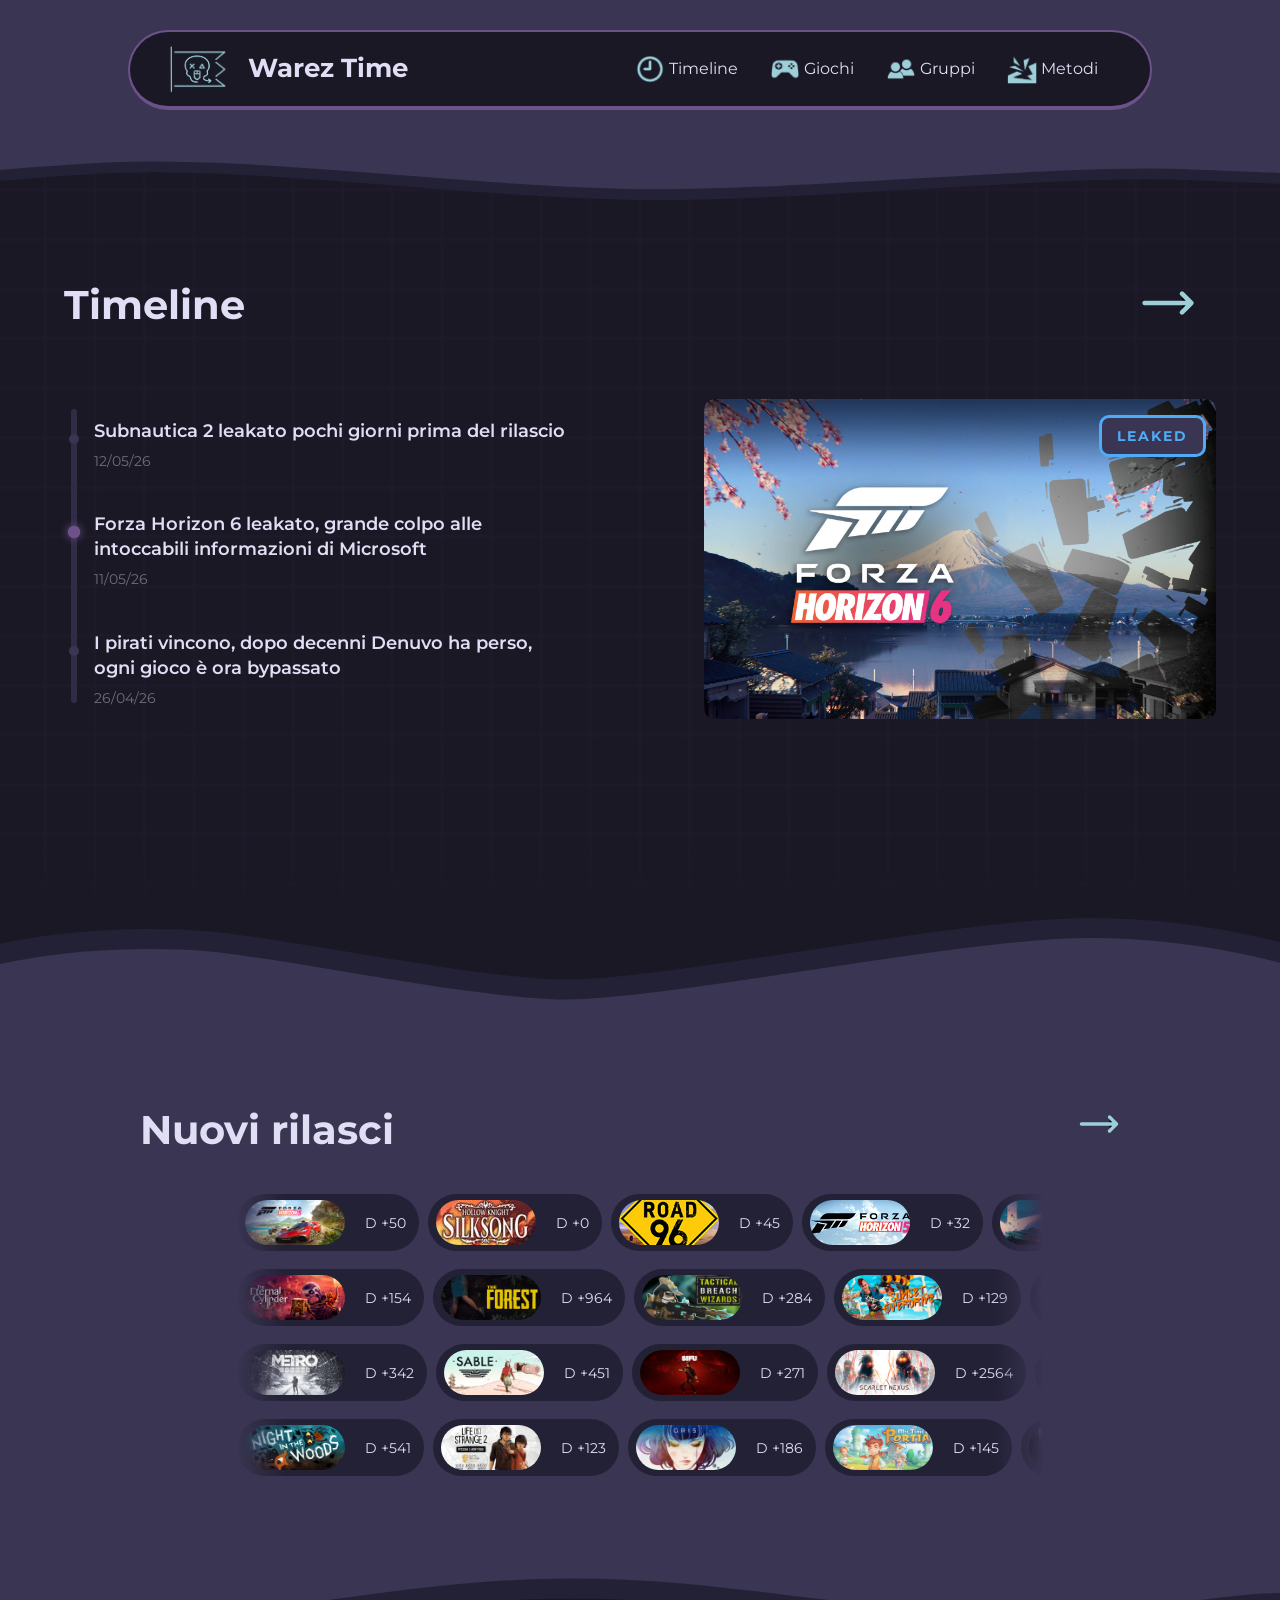
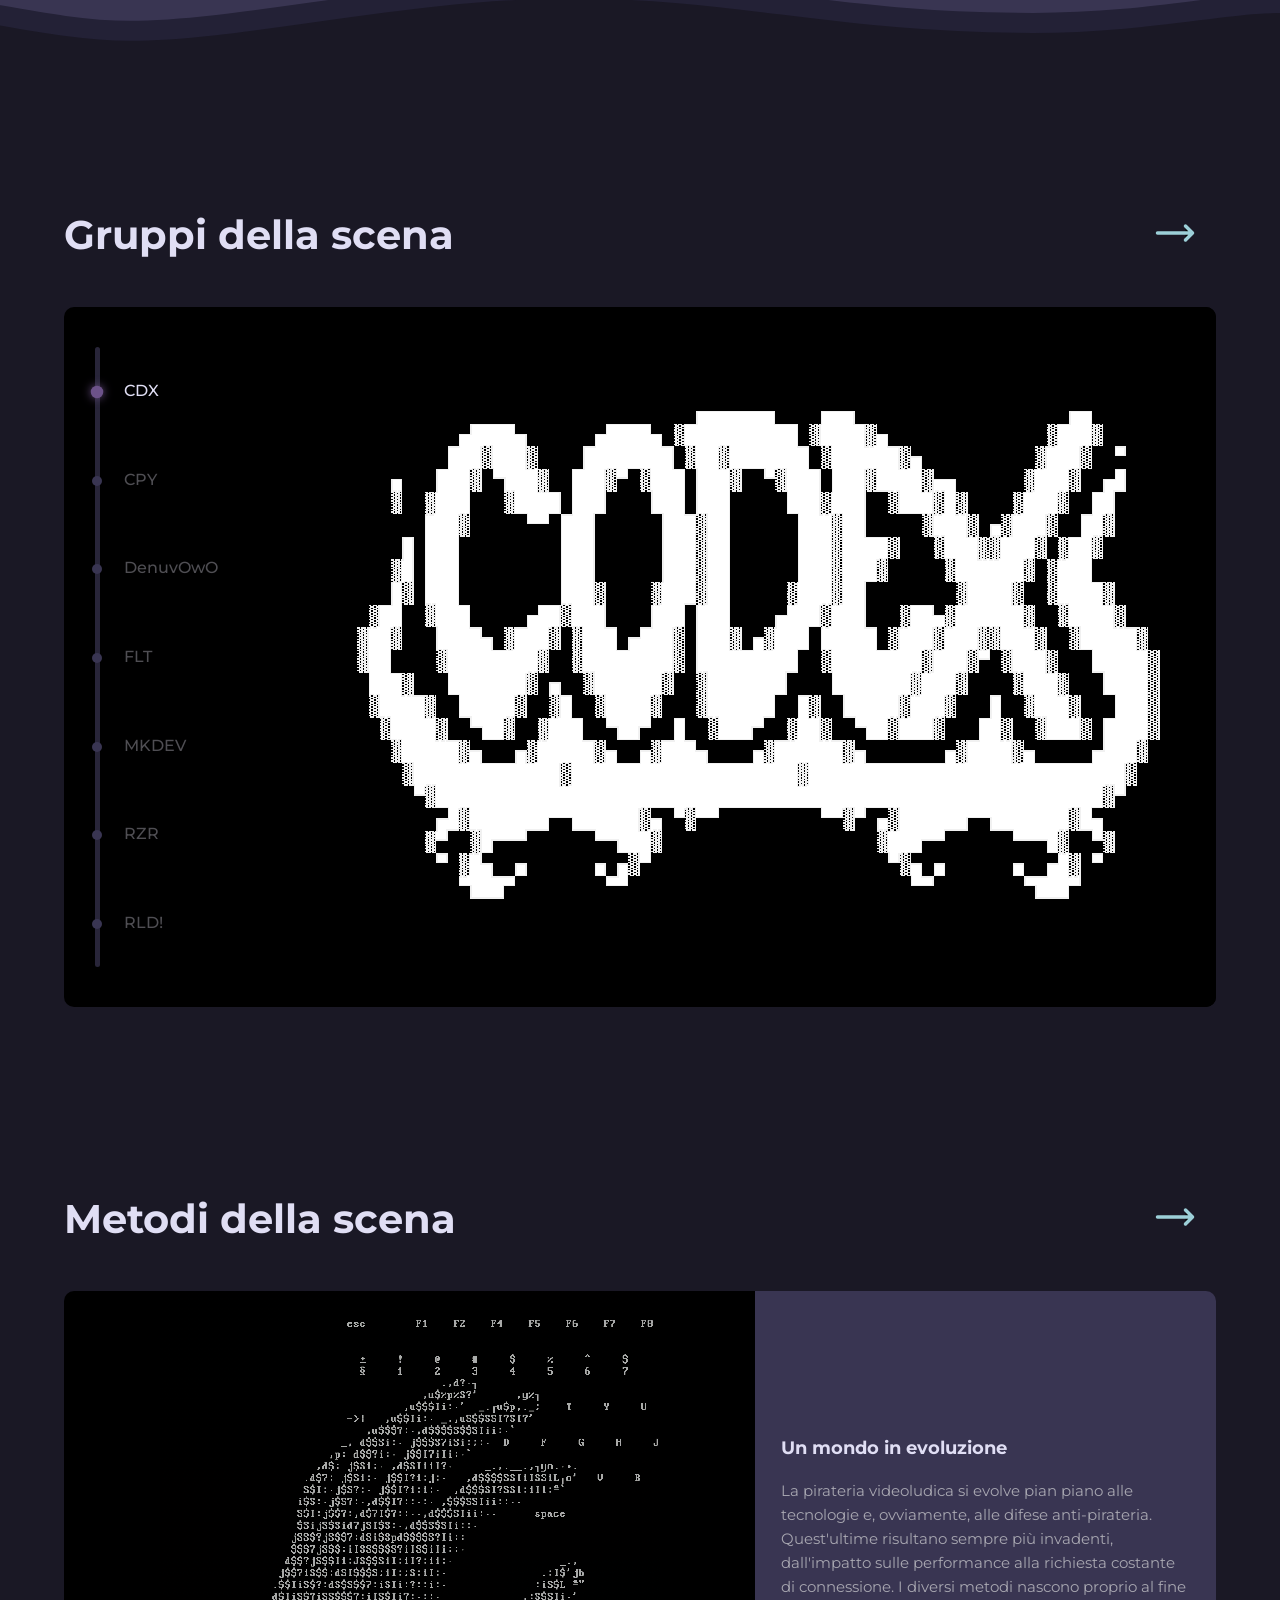
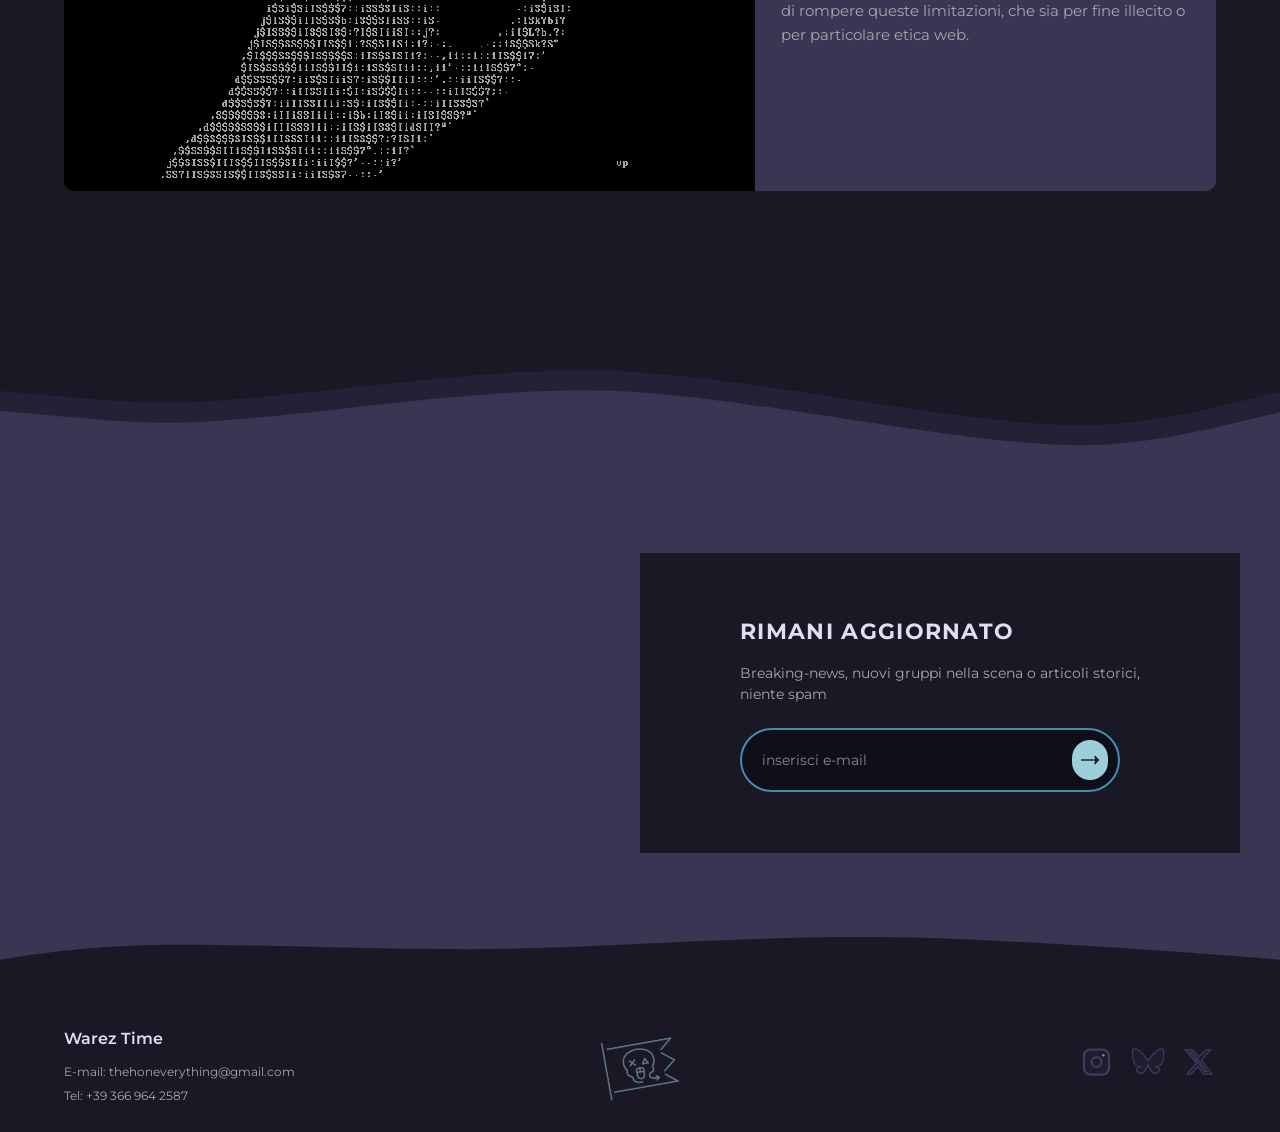
==== commit f0768c14: "update" ====
--- a/index.html
+++ b/index.html
@@ -88,19 +88,19 @@
         <div class="timeline-container-img">
           <a href="./articolo1.html">
             <div class="timeline-voce active" data-index="0">
-              <img src="https://placehold.co/520x320/1e1830/9990bb?text=Subnautica+2" alt="Subnautica 2 leaked" />
+              <img src="./assets/articoli/1.png" alt="Subnautica 2 leaked" />
               <div class="tmL-categoria cat-leak">LEAKED</div>
             </div>
           </a>
           <a href="./articolo2.html">
             <div class="timeline-voce" data-index="1">
-              <img src="https://placehold.co/520x320/1e1830/9990bb?text=Forza+Horizon+6" alt="Forza Horizon 6 leaked" />
+              <img src="./assets/articoli/2.png" alt="Forza Horizon 6 leaked" />
               <div class="tmL-categoria cat-leak">LEAKED</div>
             </div>
           </a>
           <a href="./articolo3.html">
             <div class="timeline-voce" data-index="2">
-              <img src="https://placehold.co/520x320/1e1830/9990bb?text=Denuvo+defeated" alt="Denuvo bypassed" />
+              <img src="./assets/articoli/3.png" alt="Denuvo bypassed" />
               <div class="tmL-categoria cat-speciali">SPECIAL</div>
             </div>
           </a>
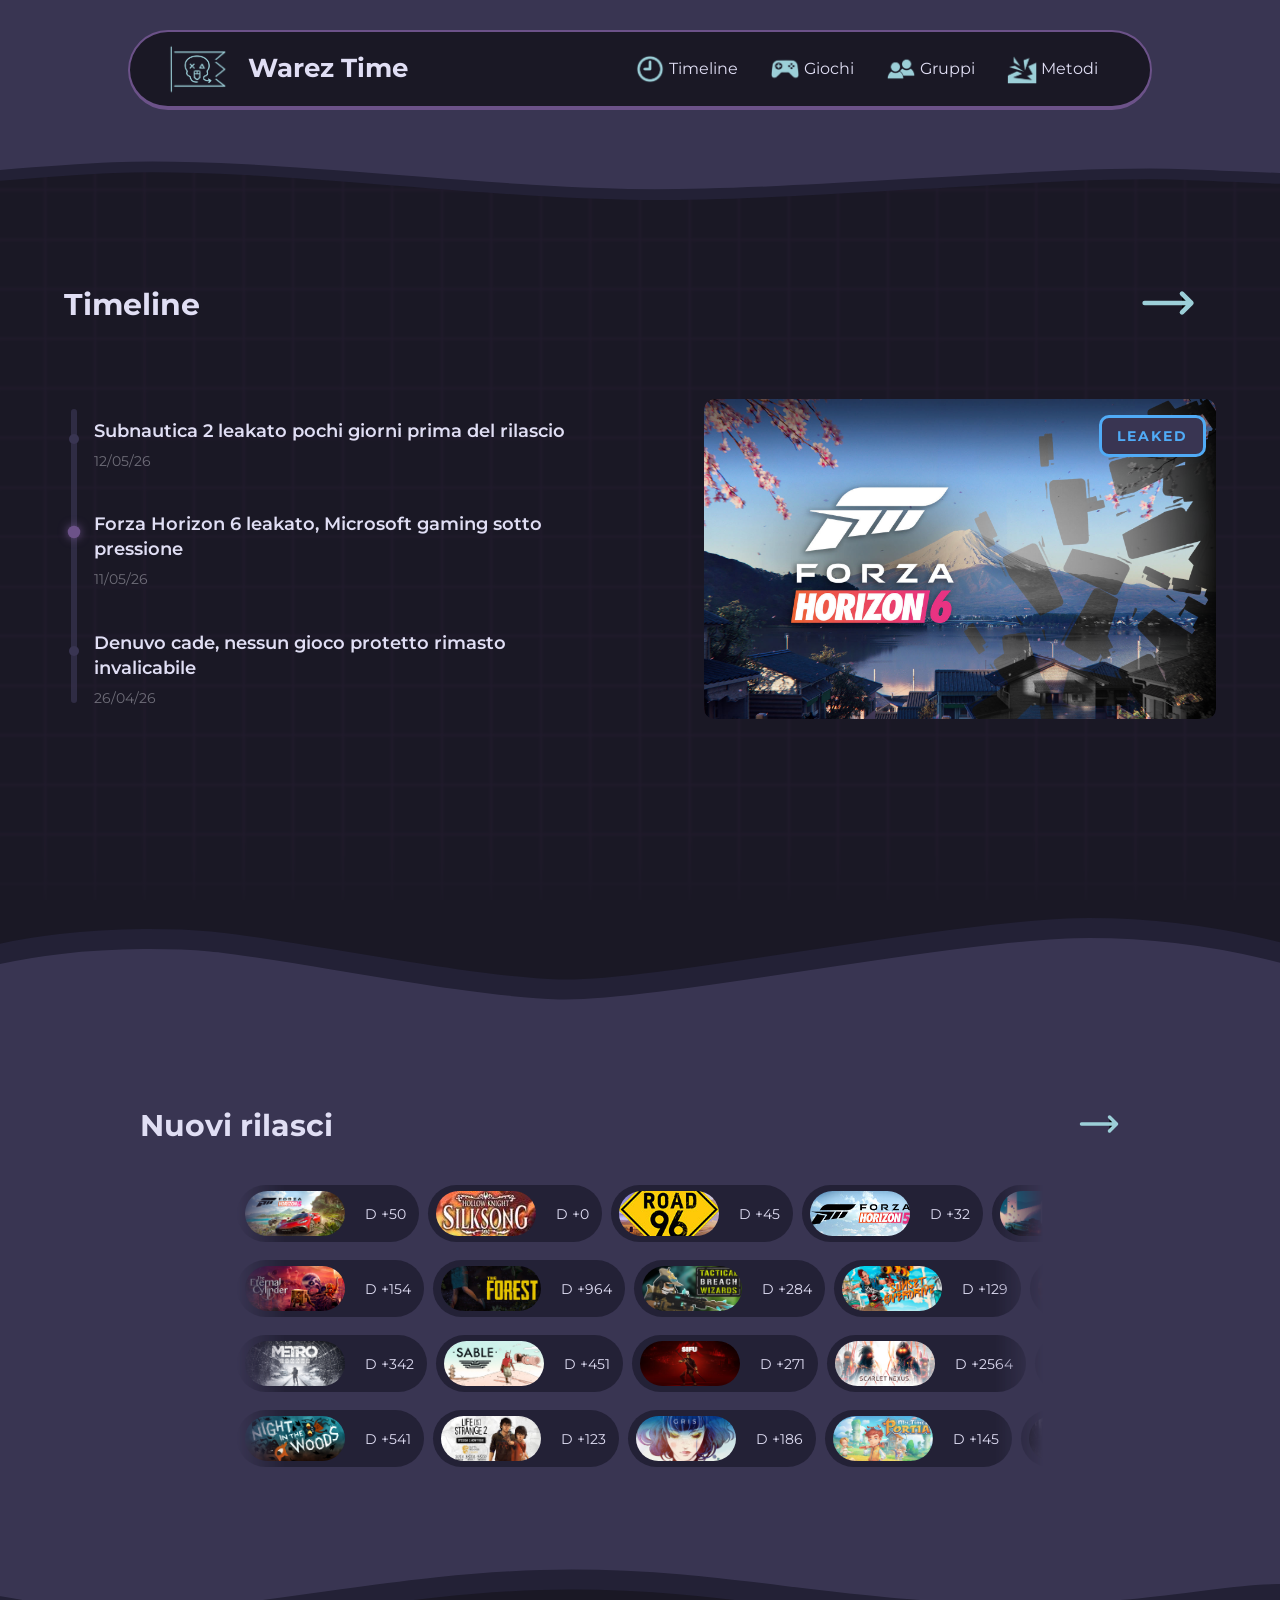
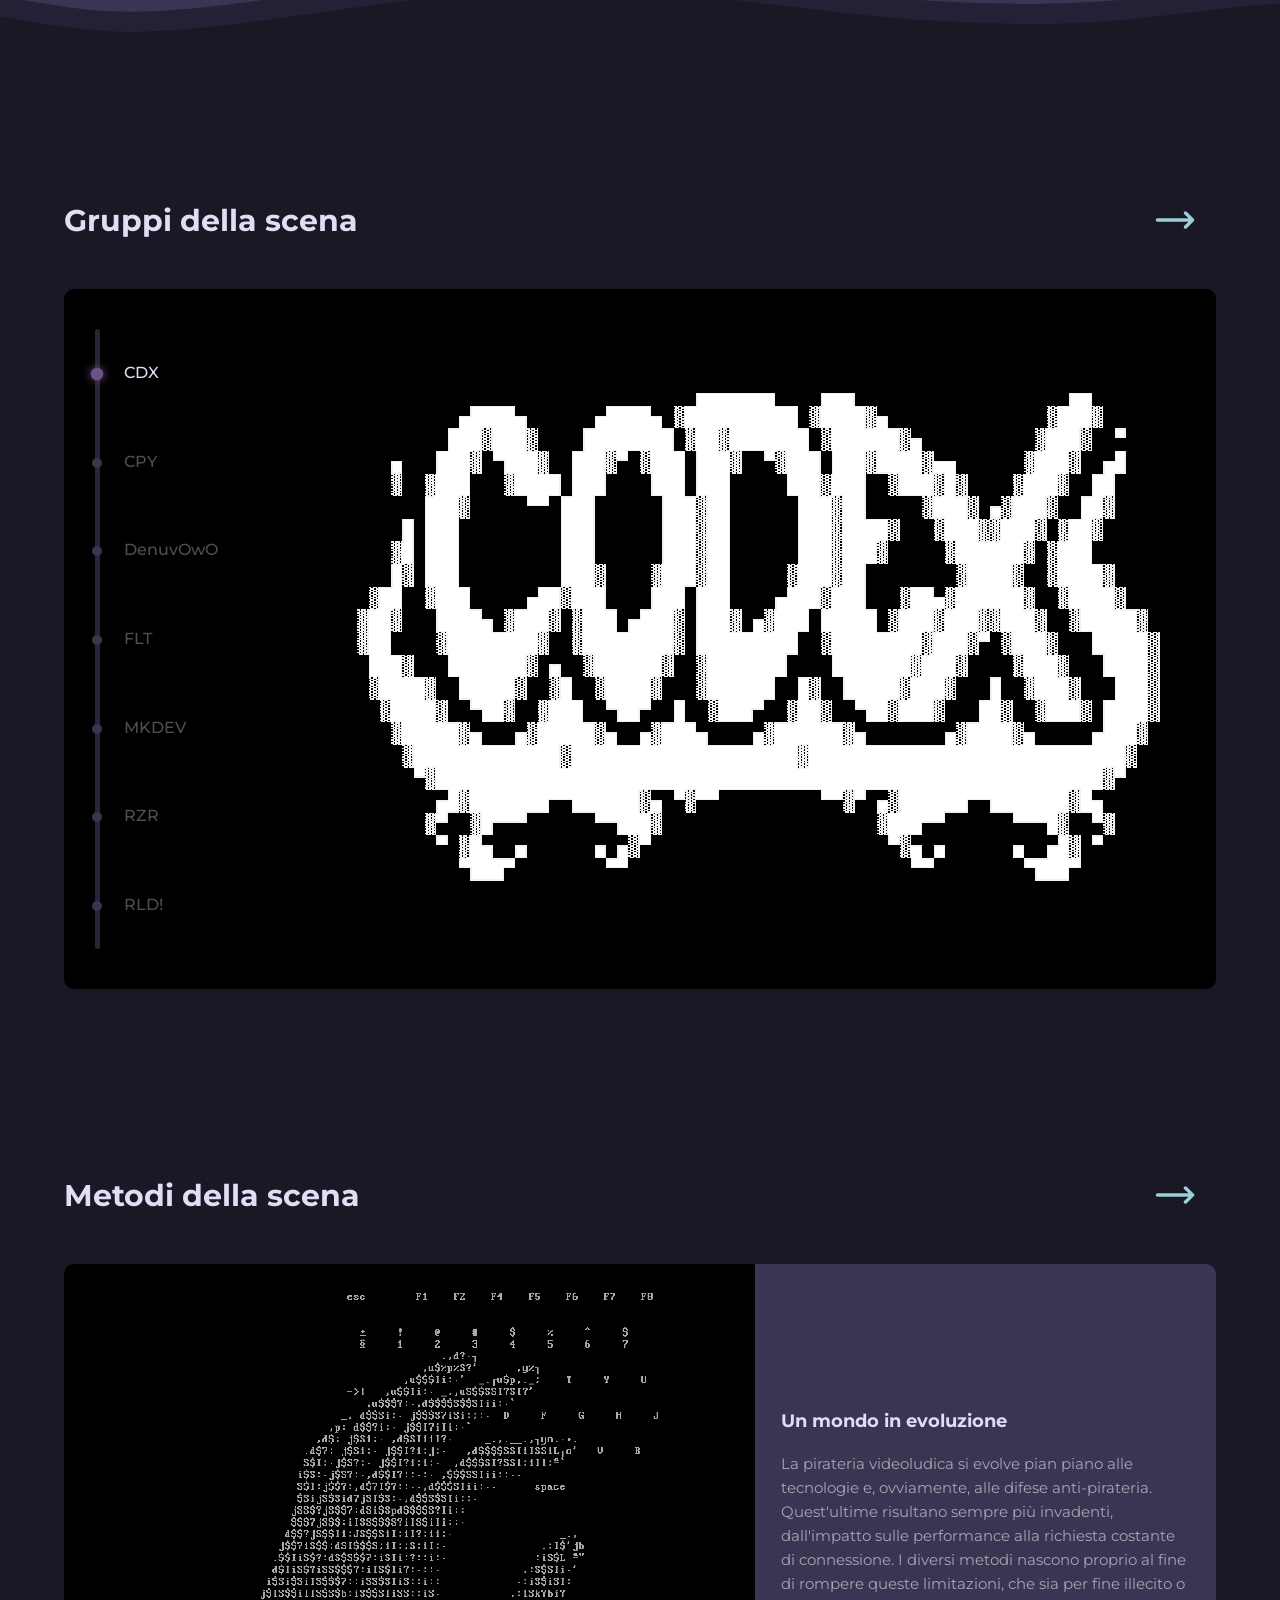
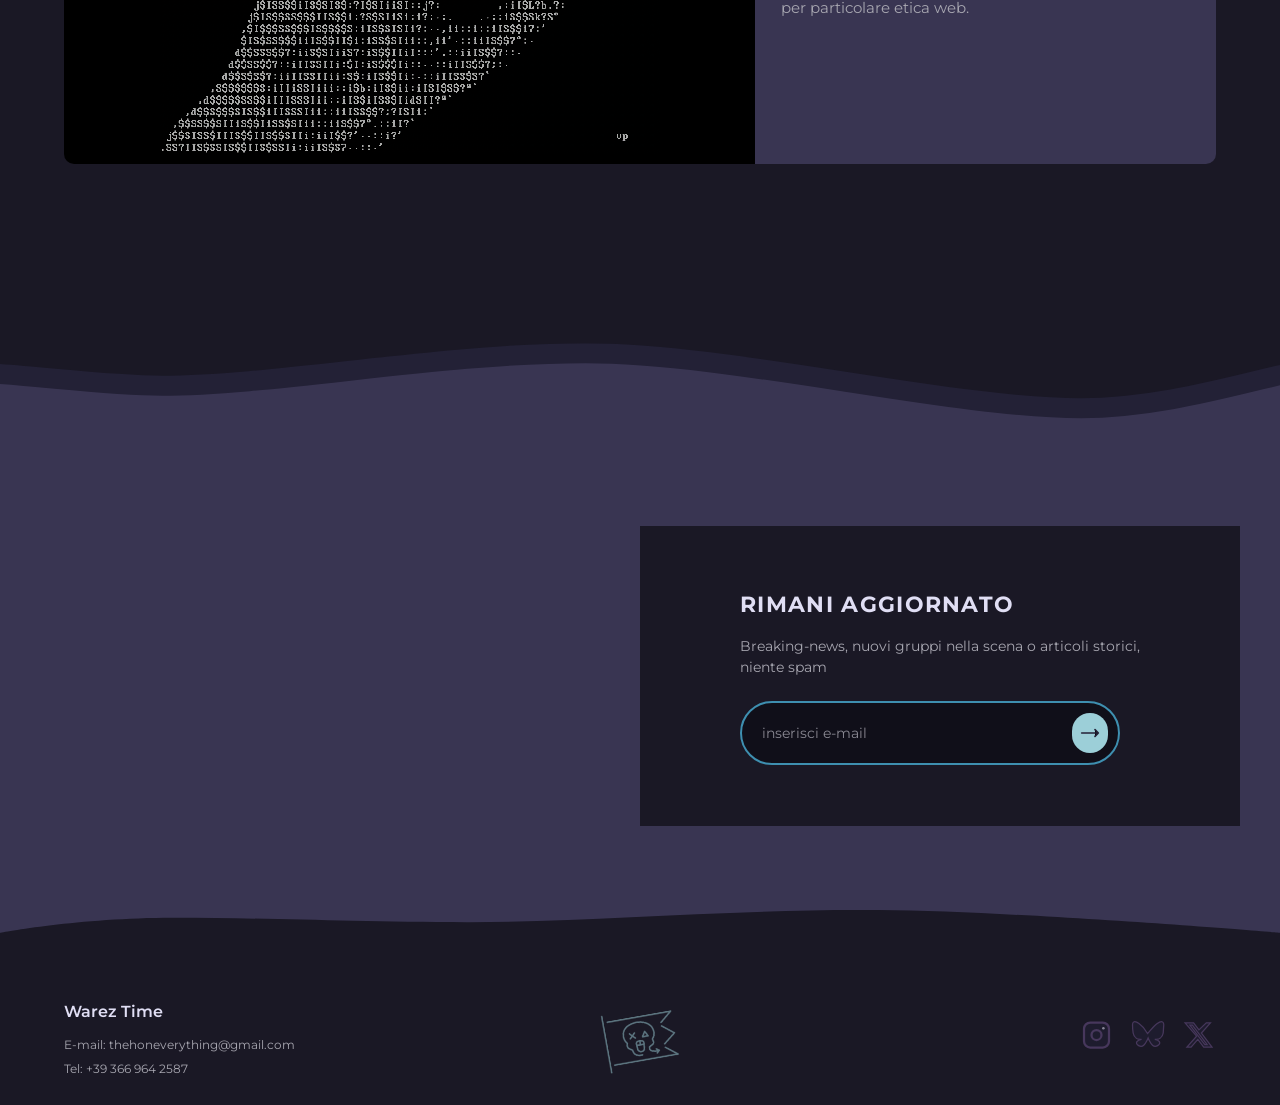
==== commit 5b7606c3: "update" ====
--- a/index.html
+++ b/index.html
@@ -72,7 +72,7 @@
           <div class="timeline-articoli" data-index="1">
             <div class="timeline-punto"></div>
             <div class="timeline-articolo">
-              <a href="./articolo2.html" class="timeline-tit-articolo">Forza Horizon 6 leakato, grande colpo alle intoccabili informazioni di Microsoft</a>
+              <a href="./articolo2.html" class="timeline-tit-articolo">Forza Horizon 6 leakato, Microsoft gaming sotto pressione</a>
               <span class="timeline-data">11/05/26</span>
             </div>
           </div>
@@ -80,7 +80,7 @@
           <div class="timeline-articoli" data-index="2">
             <div class="timeline-punto"></div>
             <div class="timeline-articolo">
-              <a href="./articolo3.html" class="timeline-tit-articolo">I pirati vincono, dopo decenni Denuvo ha perso, ogni gioco è ora bypassato</a>
+              <a href="./articolo3.html" class="timeline-tit-articolo">Denuvo cade, nessun gioco protetto rimasto invalicabile</a>
               <span class="timeline-data">26/04/26</span>
             </div>
           </div>
--- a/css/style.css
+++ b/css/style.css
@@ -107,7 +107,7 @@
 }
 
 .titolo-sezione {
-  font-size: 40px;
+  font-size: 30px;
   font-weight: bold;
   color: var(--txt1);
   align-content: center;
@@ -618,7 +618,6 @@
   width: 100%;
   height: auto;
   display: block;
-  transition: opacity 0.22s ease;
   image-rendering: pixelated;
 }
 
@@ -731,7 +730,8 @@
   border-radius: var(--raggio-pill);
   padding: 10px 5px 10px 20px;
   gap: 0.5rem;
-  width: 100%;
+  width: 70vw;
+  min-width: 300px;
   max-width: 380px;
   margin-top: 0.5rem;
 }
@@ -1562,7 +1562,7 @@
     left: 50%;
   }
 
-  .gruppo-voce:nth-child(6), .gruppo-voce:nth-child(7) {
+  .gruppo-voce:nth-child(4), .gruppo-voce:nth-child(5), .gruppo-voce:nth-child(6), .gruppo-voce:nth-child(7) {
     display: none;
   }
 
